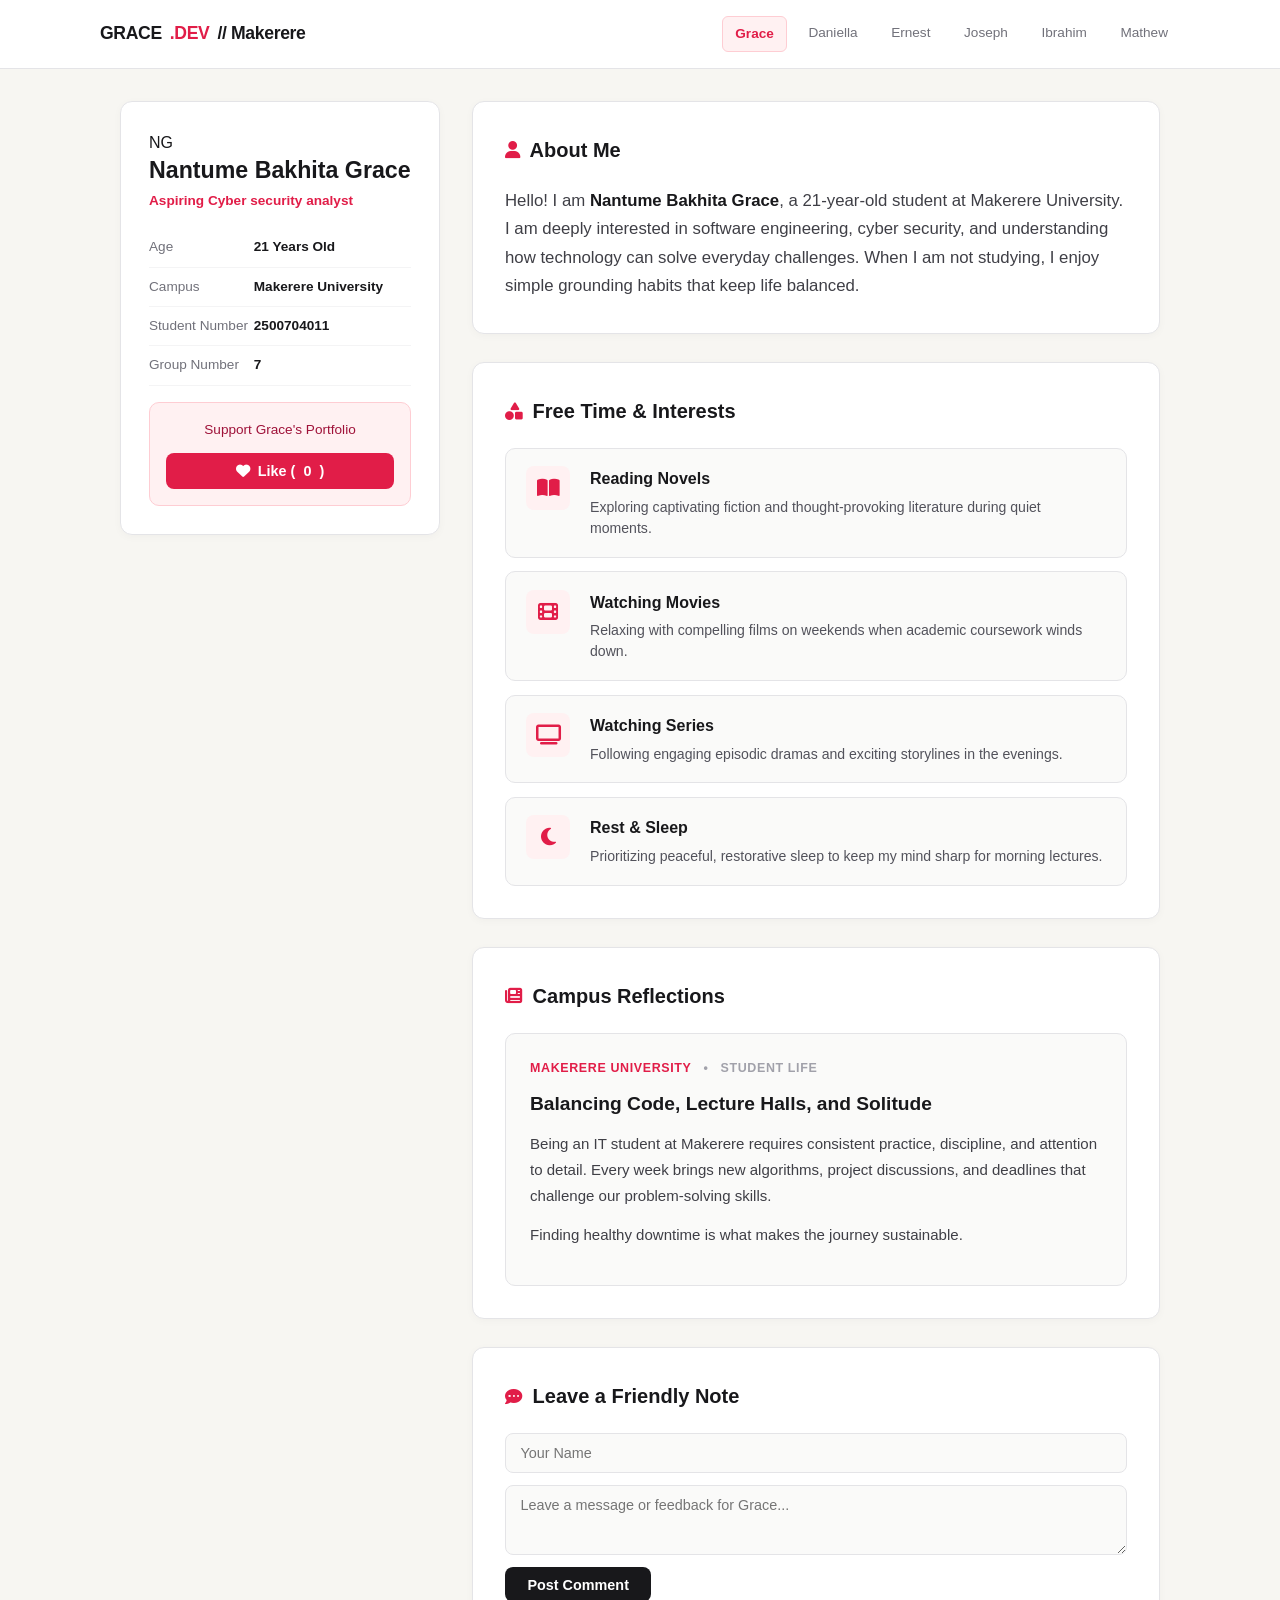
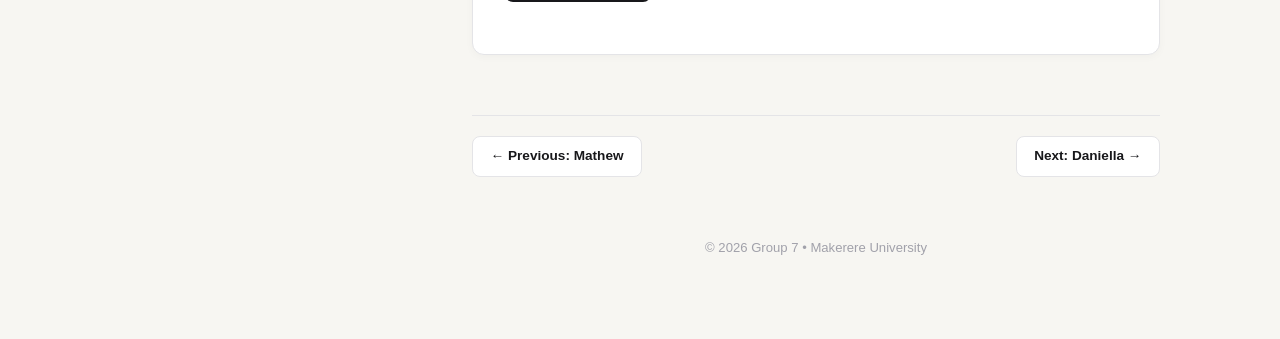
==== bakhita.html @ dd2adf54 "Fix spelling of 'Matthew' to 'Mathew' in links" ====
<!DOCTYPE html>
<html lang="en">
<head>
  <meta charset="UTF-8">
  <meta name="viewport" content="width=device-width, initial-scale=1.0">
  <title>Nantume Bakhita Grace &bull; BIST Student</title>
  <!-- Font Awesome CDN for icons instead of emojis -->
  <link rel="stylesheet" href="https://cdnjs.cloudflare.com/ajax/libs/font-awesome/6.5.1/css/all.min.css">
  <link rel="stylesheet" href="css/bakhita.css">
</head>
<body data-student="bakhita">

  <!-- ======================================================================
       1. MINIMALIST TOPBAR
       ====================================================================== -->
  <header class="grace-navbar">
    <div class="grace-nav-inner">
      <a href="index.html" class="grace-brand">GRACE<span>.DEV</span> // Makerere</a>
      <nav class="grace-nav-links">
        <a href="index.html" class="active">Grace</a>
        <a href="daniella.html">Daniella</a>
        <a href="ernest.html">Ernest</a>
        <a href="ntwari.html">Joseph</a>
        <a href="ibrahim.html">Ibrahim</a>
        <a href="matthew.html">Mathew</a>
      </nav>
    </div>
  </header>

  <!-- ======================================================================
       2. ASYMMETRICAL 2-COLUMN PORTFOLIO LAYOUT
       ====================================================================== -->
  <div class="grace-layout">

    <!-- Left Column: Sticky Profile Card & Quick Info -->
    <aside class="grace-sidebar">
      <div class="grace-sidebar-card">
        <div class="grace-initials-badge">NG</div>
        <h1>Nantume Bakhita Grace</h1>
        <div class="grace-title-tag">Aspiring Cyber security analyst</div>

        <table class="grace-meta-table">
          <tr>
            <td class="label">Age</td>
            <td class="value">21 Years Old</td>
          </tr>
          <tr>
            <td class="label">Campus</td>
            <td class="value">Makerere University</td>
          </tr>
          <tr>
            <td class="label">Student Number</td>
            <td class="value">2500704011</td>
          </tr>
          <tr>
            <td class="label">Group Number</td>
            <td class="value">7</td>
          </tr>
        </table>

        <!-- Interactive Like Panel -->
        <div class="grace-like-panel">
          <p>Support Grace's Portfolio</p>
          <button id="like-btn" class="grace-like-btn">
            <i class="fa-solid fa-heart"></i> Like (<span id="like-count">0</span>)
          </button>
        </div>
      </div>
    </aside>

    <!-- Right Column: Main Content Stream -->
    <main class="grace-main">

      <!-- Panel 1: Welcome & Overview -->
      <section class="grace-panel">
        <h2 class="grace-panel-heading">
          <i class="fa-solid fa-user"></i> About Me
        </h2>
        <p class="grace-hero-intro">
          Hello! I am <strong>Nantume Bakhita Grace</strong>, a 21-year-old student at Makerere University. I am deeply interested in software engineering, cyber security, and understanding how technology can solve everyday challenges. When I am not studying, I enjoy simple grounding habits that keep life balanced.
        </p>
      </section>

      <!-- Panel 2: Hobbies & Downtime (Horizontal Modern Rows) -->
      <section class="grace-panel">
        <h2 class="grace-panel-heading">
          <i class="fa-solid fa-shapes"></i> Free Time & Interests
        </h2>
        <div class="grace-hobbies-list">

          <div class="grace-hobby-row">
            <div class="grace-hobby-icon">
              <i class="fa-solid fa-book-open"></i>
            </div>
            <div class="grace-hobby-content">
              <h3>Reading Novels</h3>
              <p>Exploring captivating fiction and thought-provoking literature during quiet moments.</p>
            </div>
          </div>

          <div class="grace-hobby-row">
            <div class="grace-hobby-icon">
              <i class="fa-solid fa-film"></i>
            </div>
            <div class="grace-hobby-content">
              <h3>Watching Movies</h3>
              <p>Relaxing with compelling films on weekends when academic coursework winds down.</p>
            </div>
          </div>

          <div class="grace-hobby-row">
            <div class="grace-hobby-icon">
              <i class="fa-solid fa-tv"></i>
            </div>
            <div class="grace-hobby-content">
              <h3>Watching Series</h3>
              <p>Following engaging episodic dramas and exciting storylines in the evenings.</p>
            </div>
          </div>

          <div class="grace-hobby-row">
            <div class="grace-hobby-icon">
              <i class="fa-solid fa-moon"></i>
            </div>
            <div class="grace-hobby-content">
              <h3>Rest & Sleep</h3>
              <p>Prioritizing peaceful, restorative sleep to keep my mind sharp for morning lectures.</p>
            </div>
          </div>

        </div>
      </section>

      <!-- Panel 3: Journal / Campus Reflections -->
      <section class="grace-panel">
        <h2 class="grace-panel-heading">
          <i class="fa-solid fa-newspaper"></i> Campus Reflections
        </h2>
        <article class="grace-article">
          <div class="grace-article-meta">
            <span class="category">Makerere University</span>
            <span>&bull;</span>
            <span>Student Life</span>
          </div>
          <h3>Balancing Code, Lecture Halls, and Solitude</h3>
          <p>
            Being an IT student at Makerere requires consistent practice, discipline, and attention to detail. Every week brings new algorithms, project discussions, and deadlines that challenge our problem-solving skills.
          </p>
          <p>
            Finding healthy downtime is what makes the journey sustainable. 
          </p>
        </article>
      </section>

      <!-- Panel 4: Interactive Comment Box -->
      <section class="grace-panel">
        <h2 class="grace-panel-heading">
          <i class="fa-solid fa-comment-dots"></i> Leave a Friendly Note
        </h2>
        <form id="comment-form" class="grace-comment-form">
          <input type="text" id="comment-author" placeholder="Your Name" required>
          <textarea id="comment-message" placeholder="Leave a message or feedback for Grace..." required></textarea>
          <button type="submit">Post Comment</button>
        </form>

        <div id="comments-list" class="comments-list"></div>
      </section>

      <!-- Navigation to other group members -->
      <div class="grace-footer-nav">
        <a href="mathew.html" class="grace-footer-btn">&larr; Previous: Mathew</a>
        <a href="daniella.html" class="grace-footer-btn">Next: Daniella &rarr;</a>
      </div>

      <footer>
        <p>&copy; 2026 Group 7 &bull; Makerere University</p>
      </footer>

    </main>

  </div>

  <script src="js/main.js"></script>
</body>
</html>
---- css/bakhita.css ----
/* ==========================================================================
   Nantume Bakhita Grace - Personal Webpage Stylesheet
   Makerere University - Group 7
   Theme: Modern Software Engineering Student Portfolio
   Colors: Warm Sand (#faf9f6), Charcoal (#18181b), Crimson/Coral (#e11d48)
   Font: Modern Clean Sans-Serif ('Inter', 'Segoe UI', system-ui, sans-serif)
   ========================================================================== */

* {
  box-sizing: border-box;
  margin: 0;
  padding: 0;
}

body {
  background-color: #f7f6f2;
  color: #18181b;
  font-family: 'Inter', -apple-system, BlinkMacSystemFont, 'Segoe UI', Roboto, sans-serif;
  line-height: 1.65;
  padding-bottom: 3rem;
}

/* 1. Grace's Modern Minimalist Navbar */
.grace-navbar {
  background: #ffffff;
  border-bottom: 1px solid #e4e4e7;
  padding: 1rem 1.5rem;
  position: sticky;
  top: 0;
  z-index: 100;
}

.grace-nav-inner {
  max-width: 1080px;
  margin: 0 auto;
  display: flex;
  justify-content: space-between;
  align-items: center;
  flex-wrap: wrap;
  gap: 1rem;
}

.grace-brand {
  font-size: 1.1rem;
  font-weight: 800;
  letter-spacing: -0.02em;
  color: #18181b;
  text-decoration: none;
  display: flex;
  align-items: center;
  gap: 0.5rem;
}

.grace-brand span {
  color: #e11d48;
}

.grace-nav-links {
  display: flex;
  gap: 0.6rem;
  flex-wrap: wrap;
}

.grace-nav-links a {
  text-decoration: none;
  font-size: 0.85rem;
  font-weight: 500;
  color: #71717a;
  padding: 0.35rem 0.75rem;
  border-radius: 6px;
  transition: all 0.2s ease;
}

.grace-nav-links a:hover {
  color: #e11d48;
  background: #ffe4e6;
}

.grace-nav-links a.active {
  color: #e11d48;
  background: #fff1f2;
  font-weight: 700;
  border: 1px solid #fecdd3;
}

/* 2. Asymmetrical 2-Column Portfolio Layout */
.grace-layout {
  max-width: 1080px;
  margin: 2rem auto;
  padding: 0 1.25rem;
  display: grid;
  grid-template-columns: 320px 1fr;
  gap: 2rem;
  align-items: start;
}

/* Left Sidebar (Sticky Bio & Quick Info) */
.grace-sidebar {
  position: sticky;
  top: 5rem;
  display: flex;
  flex-direction: column;
  gap: 1.5rem;
}

.grace-sidebar-card {
  background: #ffffff;
  border: 1px solid #e4e4e7;
  border-radius: 12px;
  padding: 1.75rem;
  box-shadow: 0 2px 8px rgba(0, 0, 0, 0.03);
}

.grace-avatar-frame {
  width: 72px;
  height: 72px;
  background: #fff1f2;
  border: 2px solid #e11d48;
  border-radius: 12px;
  display: flex;
  align-items: center;
  justify-content: center;
  font-size: 1.8rem;
  color: #e11d48;
  margin-bottom: 1.25rem;
}

.grace-sidebar-card h1 {
  font-size: 1.45rem;
  font-weight: 800;
  color: #18181b;
  line-height: 1.25;
  margin-bottom: 0.3rem;
}

.grace-title-tag {
  font-size: 0.85rem;
  font-weight: 600;
  color: #e11d48;
  margin-bottom: 1rem;
}

.grace-meta-table {
  width: 100%;
  border-collapse: collapse;
  margin: 1rem 0;
  font-size: 0.85rem;
}

.grace-meta-table tr {
  border-bottom: 1px solid #f4f4f5;
}

.grace-meta-table td {
  padding: 0.5rem 0;
}

.grace-meta-table td.label {
  color: #71717a;
  font-weight: 500;
  width: 40%;
}

.grace-meta-table td.value {
  color: #18181b;
  font-weight: 600;
}

/* Left Sidebar Like Button */
.grace-like-panel {
  background: #fff1f2;
  border: 1px solid #fecdd3;
  border-radius: 10px;
  padding: 1rem;
  text-align: center;
}

.grace-like-panel p {
  font-size: 0.85rem;
  color: #9f1239;
  margin-bottom: 0.75rem;
  font-weight: 500;
}

.grace-like-btn {
  background: #e11d48;
  color: #ffffff;
  border: none;
  padding: 0.6rem 1.4rem;
  font-size: 0.9rem;
  font-weight: 600;
  border-radius: 8px;
  cursor: pointer;
  width: 100%;
  display: inline-flex;
  align-items: center;
  justify-content: center;
  gap: 0.5rem;
  transition: all 0.2s ease;
}

.grace-like-btn:hover {
  background: #be123c;
}

/* 3. Right Main Content Area */
.grace-main {
  display: flex;
  flex-direction: column;
  gap: 1.75rem;
}

.grace-panel {
  background: #ffffff;
  border: 1px solid #e4e4e7;
  border-radius: 12px;
  padding: 2rem;
  box-shadow: 0 2px 8px rgba(0, 0, 0, 0.03);
}

.grace-panel-heading {
  font-size: 1.25rem;
  font-weight: 800;
  color: #18181b;
  margin-bottom: 1.25rem;
  display: flex;
  align-items: center;
  gap: 0.6rem;
}

.grace-panel-heading i {
  color: #e11d48;
  font-size: 1.1rem;
}

/* Hero Introduction */
.grace-hero-intro {
  font-size: 1.05rem;
  color: #3f3f46;
  line-height: 1.7;
}

.grace-hero-intro strong {
  color: #18181b;
}

/* Hobbies: Horizontal Modern Cards */
.grace-hobbies-list {
  display: flex;
  flex-direction: column;
  gap: 0.85rem;
}

.grace-hobby-row {
  background: #fafaf9;
  border: 1px solid #e4e4e7;
  border-radius: 10px;
  padding: 1.1rem 1.25rem;
  display: flex;
  align-items: flex-start;
  gap: 1.25rem;
  transition: border-color 0.2s ease;
}

.grace-hobby-row:hover {
  border-color: #f43f5e;
}

.grace-hobby-icon {
  width: 44px;
  height: 44px;
  border-radius: 8px;
  background: #fff1f2;
  color: #e11d48;
  display: flex;
  align-items: center;
  justify-content: center;
  font-size: 1.25rem;
  flex-shrink: 0;
}

.grace-hobby-content h3 {
  font-size: 1rem;
  font-weight: 700;
  color: #18181b;
  margin-bottom: 0.25rem;
}

.grace-hobby-content p {
  font-size: 0.88rem;
  color: #52525b;
  line-height: 1.5;
}

/* Student Journal / Essay */
.grace-article {
  background: #fafaf9;
  border: 1px solid #e4e4e7;
  border-radius: 10px;
  padding: 1.5rem;
}

.grace-article-meta {
  display: flex;
  gap: 0.75rem;
  font-size: 0.78rem;
  font-weight: 600;
  color: #a1a1aa;
  text-transform: uppercase;
  letter-spacing: 0.05em;
  margin-bottom: 0.6rem;
}

.grace-article-meta span.category {
  color: #e11d48;
}

.grace-article h3 {
  font-size: 1.2rem;
  font-weight: 800;
  color: #18181b;
  margin-bottom: 0.75rem;
}

.grace-article p {
  font-size: 0.94rem;
  color: #3f3f46;
  margin-bottom: 0.85rem;
  line-height: 1.7;
}

/* Comments Form & List */
.grace-comment-form {
  display: flex;
  flex-direction: column;
  gap: 0.75rem;
  margin-top: 1rem;
}

.grace-comment-form input,
.grace-comment-form textarea {
  background: #fafaf9;
  border: 1px solid #e4e4e7;
  border-radius: 8px;
  padding: 0.7rem 0.9rem;
  font-family: inherit;
  font-size: 0.9rem;
  color: #18181b;
}

.grace-comment-form input:focus,
.grace-comment-form textarea:focus {
  outline: none;
  border-color: #e11d48;
  background: #ffffff;
}

.grace-comment-form textarea {
  resize: vertical;
  min-height: 70px;
}

.grace-comment-form button {
  align-self: flex-start;
  background: #18181b;
  color: #ffffff;
  border: none;
  padding: 0.6rem 1.4rem;
  font-size: 0.9rem;
  font-weight: 600;
  border-radius: 8px;
  cursor: pointer;
  transition: background 0.2s ease;
}

.grace-comment-form button:hover {
  background: #e11d48;
}

.comments-list {
  margin-top: 1.25rem;
  display: flex;
  flex-direction: column;
  gap: 0.75rem;
}

.comment-item {
  background: #fafaf9;
  border: 1px solid #e4e4e7;
  border-radius: 8px;
  padding: 0.85rem 1.1rem;
  font-size: 0.88rem;
}

.comment-author {
  font-weight: 700;
  color: #18181b;
  margin-bottom: 0.25rem;
}

.comment-item p {
  color: #52525b;
}

/* Footer & Navigation */
.grace-footer-nav {
  display: flex;
  justify-content: space-between;
  margin-top: 2rem;
  padding-top: 1.25rem;
  border-top: 1px solid #e4e4e7;
  flex-wrap: wrap;
  gap: 1rem;
}

.grace-footer-btn {
  text-decoration: none;
  font-size: 0.85rem;
  font-weight: 600;
  color: #18181b;
  background: #ffffff;
  border: 1px solid #e4e4e7;
  padding: 0.5rem 1.1rem;
  border-radius: 8px;
  transition: all 0.2s ease;
}

.grace-footer-btn:hover {
  color: #e11d48;
  border-color: #e11d48;
}

footer {
  text-align: center;
  font-size: 0.82rem;
  color: #a1a1aa;
  margin-top: 2rem;
}

/* Responsive adjustments */
@media (max-width: 820px) {
  .grace-layout {
    grid-template-columns: 1fr;
  }
  .grace-sidebar {
    position: static;
  }
}
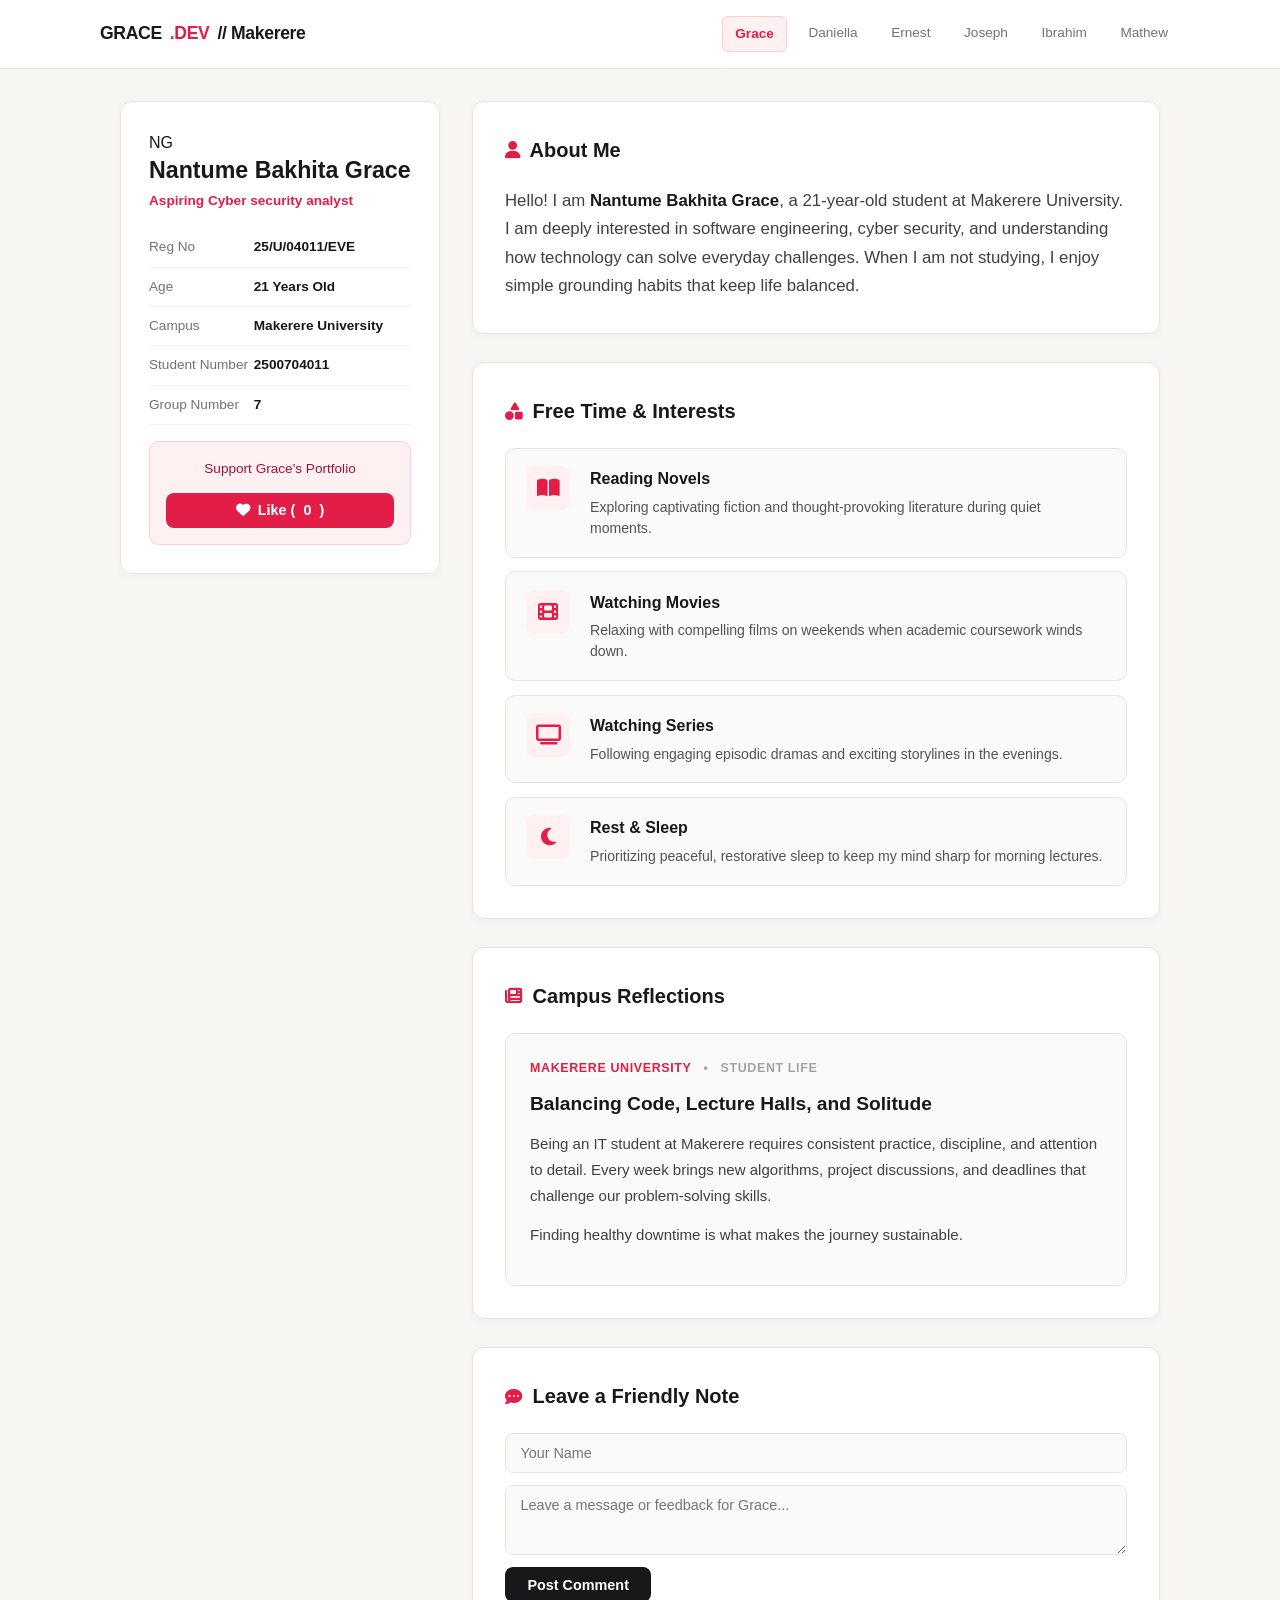
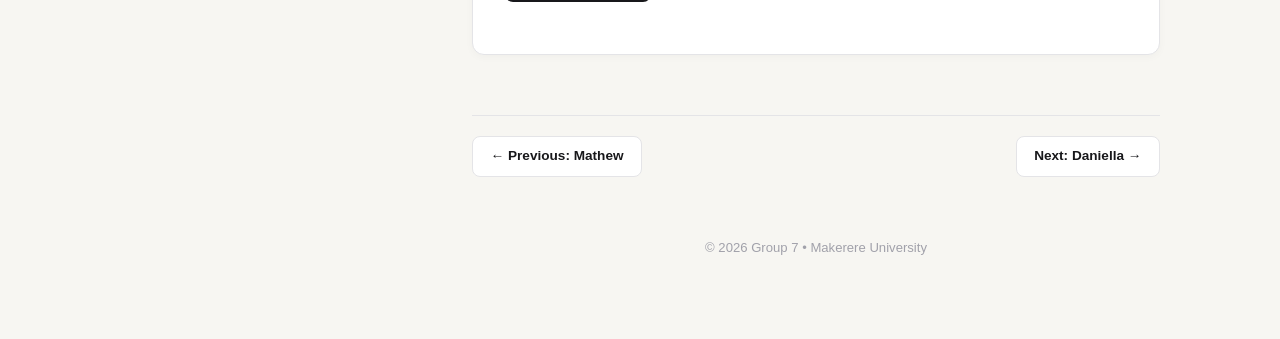
==== commit 7d7178fa: "Merge remote-tracking branch 'origin/main' and sync official member IDs and Mathew's updates" ====
--- a/bakhita.html
+++ b/bakhita.html
@@ -40,6 +40,10 @@
         <div class="grace-title-tag">Aspiring Cyber security analyst</div>
 
         <table class="grace-meta-table">
+          <tr>
+            <td class="label">Reg No</td>
+            <td class="value">25/U/04011/EVE</td>
+          </tr>
           <tr>
             <td class="label">Age</td>
             <td class="value">21 Years Old</td>
